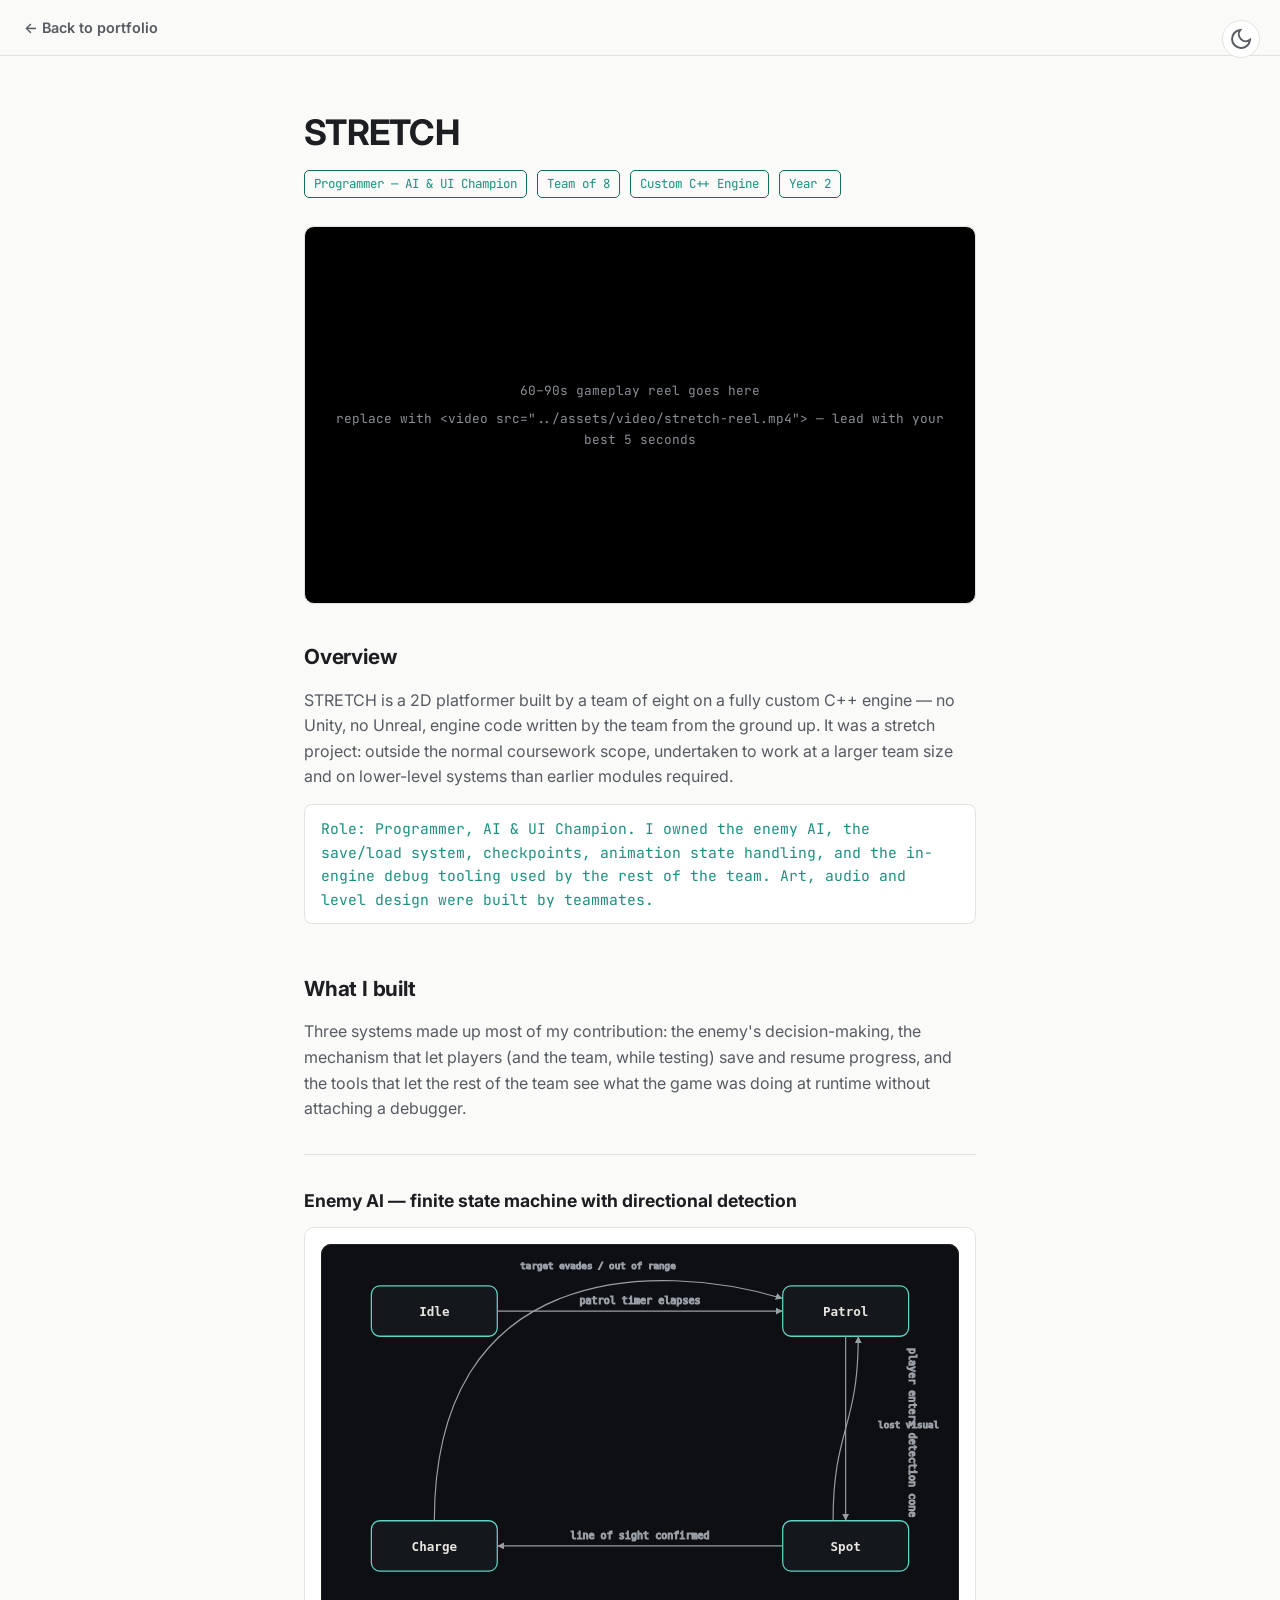
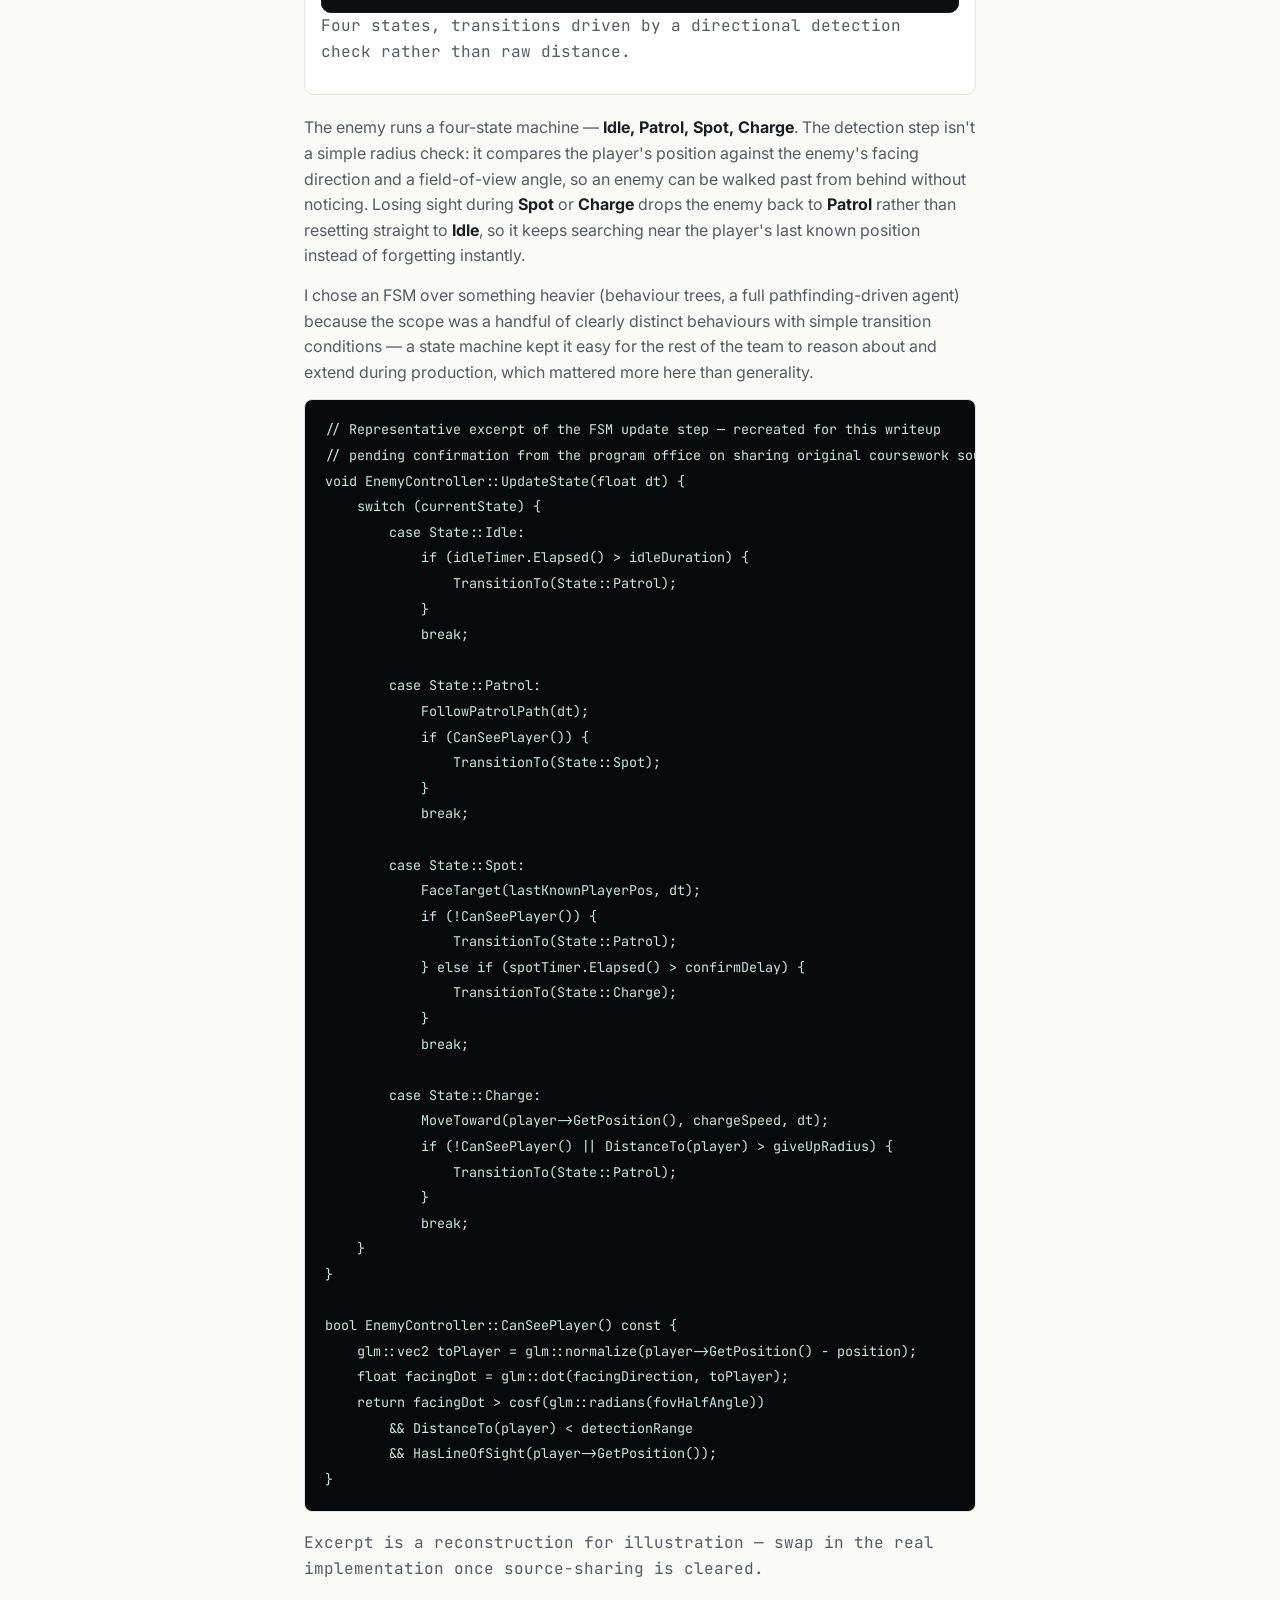
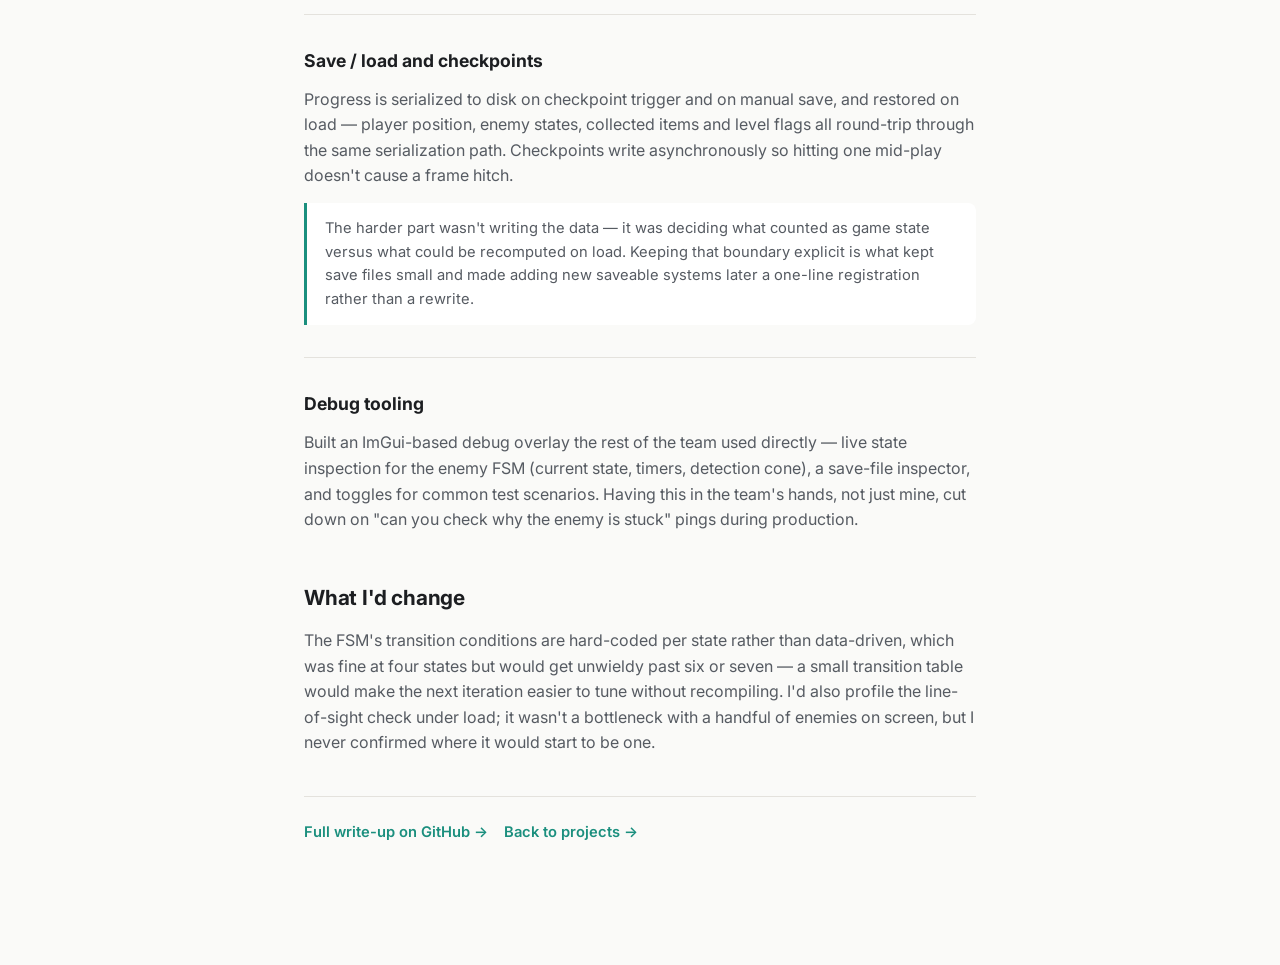
==== projects/stretch.html @ 58718a27 "Initial portfolio site" ====
<!DOCTYPE html>
<html lang="en">
<head>
<meta charset="UTF-8">
<meta name="viewport" content="width=device-width, initial-scale=1.0">
<title>STRETCH — Henrey Hu</title>
<meta name="description" content="STRETCH: a 2D platformer on a custom C++ engine. Enemy AI, save system and debug tooling built by Henrey Hu.">
<link rel="preconnect" href="https://fonts.googleapis.com">
<link rel="preconnect" href="https://fonts.gstatic.com" crossorigin>
<link href="https://fonts.googleapis.com/css2?family=Inter:wght@400;500;600;700&family=JetBrains+Mono:wght@400;500&display=swap" rel="stylesheet">
<link rel="stylesheet" href="../styles.css">
</head>
<body>

<button id="theme-toggle" class="theme-toggle" aria-label="Toggle light and dark theme">
  <svg class="icon-sun" viewBox="0 0 24 24" fill="none" stroke="currentColor" stroke-width="2"><circle cx="12" cy="12" r="4"/><path d="M12 2v2M12 20v2M4.93 4.93l1.41 1.41M17.66 17.66l1.41 1.41M2 12h2M20 12h2M4.93 19.07l1.41-1.41M17.66 6.34l1.41-1.41"/></svg>
  <svg class="icon-moon" viewBox="0 0 24 24" fill="none" stroke="currentColor" stroke-width="2"><path d="M21 12.79A9 9 0 1 1 11.21 3 7 7 0 0 0 21 12.79z"/></svg>
</button>

<header class="page-header">
  <a href="../index.html#work" class="back-link">← Back to portfolio</a>
</header>

<main class="case-study">

  <div class="case-hero">
    <h1>STRETCH</h1>
    <div class="case-meta">
      <span>Programmer — AI &amp; UI Champion</span>
      <span>Team of 8</span>
      <span>Custom C++ Engine</span>
      <span>Year 2</span>
    </div>
  </div>

  <div class="media-frame placeholder">
    <span>60–90s gameplay reel goes here</span>
    <span>replace with &lt;video src="../assets/video/stretch-reel.mp4"&gt; — lead with your best 5 seconds</span>
  </div>

  <h2>Overview</h2>
  <p>
    STRETCH is a 2D platformer built by a team of eight on a fully custom C++ engine — no Unity, no
    Unreal, engine code written by the team from the ground up. It was a stretch project: outside the
    normal coursework scope, undertaken to work at a larger team size and on lower-level systems than
    earlier modules required.
  </p>

  <div class="role-line">
    Role: Programmer, AI &amp; UI Champion. I owned the enemy AI, the save/load system, checkpoints,
    animation state handling, and the in-engine debug tooling used by the rest of the team. Art, audio
    and level design were built by teammates.
  </div>

  <h2>What I built</h2>
  <p>
    Three systems made up most of my contribution: the enemy's decision-making, the mechanism that let
    players (and the team, while testing) save and resume progress, and the tools that let the rest of
    the team see what the game was doing at runtime without attaching a debugger.
  </p>

  <div class="deep-dive">
    <h3>Enemy AI — finite state machine with directional detection</h3>
    <div class="diagram-frame">
      <img src="../assets/img/fsm-diagram.svg" alt="Enemy AI state diagram: Idle to Patrol on a timer, Patrol to Spot when the player enters the detection cone, Spot to Charge once line of sight is confirmed, with back-edges from Spot and Charge to Patrol">
      <p class="diagram-caption">Four states, transitions driven by a directional detection check rather than raw distance.</p>
    </div>
    <p>
      The enemy runs a four-state machine — <strong>Idle, Patrol, Spot, Charge</strong>. The detection
      step isn't a simple radius check: it compares the player's position against the enemy's facing
      direction and a field-of-view angle, so an enemy can be walked past from behind without noticing.
      Losing sight during <strong>Spot</strong> or <strong>Charge</strong> drops the enemy back to
      <strong>Patrol</strong> rather than resetting straight to <strong>Idle</strong>, so it keeps
      searching near the player's last known position instead of forgetting instantly.
    </p>
    <p>
      I chose an FSM over something heavier (behaviour trees, a full pathfinding-driven agent) because
      the scope was a handful of clearly distinct behaviours with simple transition conditions — a
      state machine kept it easy for the rest of the team to reason about and extend during production,
      which mattered more here than generality.
    </p>
    <div class="code-block">
      <pre><code>// Representative excerpt of the FSM update step — recreated for this writeup
// pending confirmation from the program office on sharing original coursework source.
void EnemyController::UpdateState(float dt) {
    switch (currentState) {
        case State::Idle:
            if (idleTimer.Elapsed() > idleDuration) {
                TransitionTo(State::Patrol);
            }
            break;

        case State::Patrol:
            FollowPatrolPath(dt);
            if (CanSeePlayer()) {
                TransitionTo(State::Spot);
            }
            break;

        case State::Spot:
            FaceTarget(lastKnownPlayerPos, dt);
            if (!CanSeePlayer()) {
                TransitionTo(State::Patrol);
            } else if (spotTimer.Elapsed() > confirmDelay) {
                TransitionTo(State::Charge);
            }
            break;

        case State::Charge:
            MoveToward(player-&gt;GetPosition(), chargeSpeed, dt);
            if (!CanSeePlayer() || DistanceTo(player) &gt; giveUpRadius) {
                TransitionTo(State::Patrol);
            }
            break;
    }
}

bool EnemyController::CanSeePlayer() const {
    glm::vec2 toPlayer = glm::normalize(player-&gt;GetPosition() - position);
    float facingDot = glm::dot(facingDirection, toPlayer);
    return facingDot &gt; cosf(glm::radians(fovHalfAngle))
        && DistanceTo(player) &lt; detectionRange
        && HasLineOfSight(player-&gt;GetPosition());
}</code></pre>
    </div>
    <p class="code-note">Excerpt is a reconstruction for illustration — swap in the real implementation once source-sharing is cleared.</p>
  </div>

  <div class="deep-dive">
    <h3>Save / load and checkpoints</h3>
    <p>
      Progress is serialized to disk on checkpoint trigger and on manual save, and restored on load —
      player position, enemy states, collected items and level flags all round-trip through the same
      serialization path. Checkpoints write asynchronously so hitting one mid-play doesn't cause a
      frame hitch.
    </p>
    <div class="callout">
      <p>
        The harder part wasn't writing the data — it was deciding what counted as game state versus
        what could be recomputed on load. Keeping that boundary explicit is what kept save files small
        and made adding new saveable systems later a one-line registration rather than a rewrite.
      </p>
    </div>
  </div>

  <div class="deep-dive">
    <h3>Debug tooling</h3>
    <p>
      Built an ImGui-based debug overlay the rest of the team used directly — live state inspection for
      the enemy FSM (current state, timers, detection cone), a save-file inspector, and toggles for
      common test scenarios. Having this in the team's hands, not just mine, cut down on "can you check
      why the enemy is stuck" pings during production.
    </p>
  </div>

  <h2>What I'd change</h2>
  <p>
    The FSM's transition conditions are hard-coded per state rather than data-driven, which was fine at
    four states but would get unwieldy past six or seven — a small transition table would make the next
    iteration easier to tune without recompiling. I'd also profile the line-of-sight check under load;
    it wasn't a bottleneck with a handful of enemies on screen, but I never confirmed where it would
    start to be one.
  </p>

  <div class="case-links">
    <a href="https://github.com/HenreyHu/stretch-writeup" target="_blank" rel="noopener">Full write-up on GitHub →</a>
    <a href="../index.html#work">Back to projects →</a>
  </div>

</main>

<script src="../script.js"></script>
</body>
</html>
---- styles.css ----
/* ==========================================================================
   Tokens
   ========================================================================== */
:root {
  --bg: #0d0f12;
  --bg-raised: #14171b;
  --border: #23272d;
  --text: #e8e6e1;
  --text-dim: #9a9fa6;
  --text-faint: #676c73;
  --accent: #5fd4c4;
  --accent-dim: #3a8f83;
  --font-sans: 'Inter', -apple-system, BlinkMacSystemFont, 'Segoe UI', sans-serif;
  --font-mono: 'JetBrains Mono', ui-monospace, monospace;
  --sidebar-w: 300px;
  --max-w: 720px;
  --radius: 10px;
}

:root[data-theme="light"] {
  --bg: #fafaf8;
  --bg-raised: #ffffff;
  --border: #e4e2dd;
  --text: #1c1e21;
  --text-dim: #565b62;
  --text-faint: #8a8f96;
  --accent: #1b8f7e;
  --accent-dim: #146b5e;
}

* { box-sizing: border-box; }
html { scroll-behavior: smooth; }

body {
  margin: 0;
  background: var(--bg);
  color: var(--text);
  font-family: var(--font-sans);
  font-size: 16px;
  line-height: 1.6;
  -webkit-font-smoothing: antialiased;
}

a { color: inherit; text-decoration: none; }

.skip-link {
  position: absolute;
  left: -999px;
  top: 0;
  background: var(--accent);
  color: #041412;
  padding: 10px 16px;
  z-index: 100;
}
.skip-link:focus { left: 16px; top: 16px; }

/* ==========================================================================
   Layout
   ========================================================================== */
.layout {
  display: flex;
  max-width: 1200px;
  margin: 0 auto;
}

.sidebar {
  width: var(--sidebar-w);
  flex-shrink: 0;
  position: sticky;
  top: 0;
  height: 100vh;
  padding: 56px 32px;
  display: flex;
}

.sidebar-inner {
  display: flex;
  flex-direction: column;
  gap: 40px;
  width: 100%;
}

.identity .name {
  font-size: 1.6rem;
  font-weight: 700;
  margin: 0 0 6px;
  letter-spacing: -0.02em;
}

.identity .tagline {
  margin: 0;
  color: var(--text-dim);
  font-size: 0.98rem;
  line-height: 1.45;
}

.sidenav ul {
  list-style: none;
  margin: 0;
  padding: 0;
  display: flex;
  flex-direction: column;
  gap: 4px;
}

.nav-link {
  display: inline-block;
  padding: 6px 0;
  font-size: 0.92rem;
  font-weight: 500;
  color: var(--text-faint);
  border-left: 2px solid transparent;
  padding-left: 12px;
  margin-left: -13px;
  transition: color .15s ease, border-color .15s ease;
}
.nav-link:hover { color: var(--text); }
.nav-link.active { color: var(--accent); border-left-color: var(--accent); }

.sidebar-links {
  display: flex;
  flex-direction: column;
  gap: 12px;
  margin-top: auto;
}

.side-link {
  display: flex;
  align-items: center;
  gap: 10px;
  font-size: 0.9rem;
  color: var(--text-dim);
  transition: color .15s ease;
}
.side-link:hover { color: var(--accent); }
.side-link svg { flex-shrink: 0; }

.resume-btn {
  display: flex;
  align-items: center;
  justify-content: center;
  gap: 8px;
  border: 1px solid var(--accent-dim);
  color: var(--accent);
  border-radius: var(--radius);
  padding: 11px 16px;
  font-size: 0.9rem;
  font-weight: 600;
  transition: background .15s ease, color .15s ease;
}
.resume-btn:hover { background: var(--accent); color: #041412; }

/* ==========================================================================
   Main content
   ========================================================================== */
.content {
  flex: 1;
  min-width: 0;
  padding: 56px 40px 120px;
}

.section {
  max-width: var(--max-w);
  padding-top: 40px;
  scroll-margin-top: 40px;
}

.section:first-child { padding-top: 0; }

.eyebrow {
  font-family: var(--font-mono);
  font-size: 0.78rem;
  letter-spacing: 0.08em;
  text-transform: uppercase;
  color: var(--accent);
  margin: 0 0 10px;
}

.section-title {
  font-size: 1.6rem;
  font-weight: 700;
  letter-spacing: -0.01em;
  margin: 0 0 18px;
}

.hero-section .section-title { font-size: 2rem; }

.lede, .section-note {
  color: var(--text-dim);
  font-size: 1.02rem;
  margin: 0 0 8px;
  max-width: 60ch;
}

/* ==========================================================================
   Project cards
   ========================================================================== */
.project-list {
  display: flex;
  flex-direction: column;
  gap: 28px;
  margin-top: 32px;
}

.project-card {
  display: grid;
  grid-template-columns: 260px 1fr;
  gap: 24px;
  background: var(--bg-raised);
  border: 1px solid var(--border);
  border-radius: var(--radius);
  padding: 20px;
  transition: border-color .15s ease, transform .15s ease;
}
.project-card:hover {
  border-color: var(--accent-dim);
  transform: translateY(-2px);
}

.project-media {
  position: relative;
  display: block;
  border-radius: 8px;
  overflow: hidden;
  background: #000;
  aspect-ratio: 16 / 10;
}
.project-media img { width: 100%; height: 100%; object-fit: cover; display: block; }
.media-tag {
  position: absolute;
  bottom: 8px;
  right: 8px;
  font-family: var(--font-mono);
  font-size: 0.68rem;
  background: rgba(0,0,0,0.65);
  color: #fff;
  padding: 2px 7px;
  border-radius: 4px;
  letter-spacing: 0.04em;
}

.project-body { display: flex; flex-direction: column; }

.project-title { font-size: 1.2rem; margin: 0 0 4px; }
.project-title a:hover { color: var(--accent); }

.project-summary { margin: 0 0 8px; color: var(--text-dim); font-size: 0.95rem; }

.project-role {
  font-family: var(--font-mono);
  font-size: 0.82rem;
  font-weight: 500;
  color: var(--accent);
  margin: 0 0 10px;
}

.project-desc { margin: 0 0 14px; font-size: 0.94rem; color: var(--text-dim); }

.tags {
  list-style: none;
  display: flex;
  flex-wrap: wrap;
  gap: 8px;
  padding: 0;
  margin: 0 0 14px;
}
.tags li {
  font-family: var(--font-mono);
  font-size: 0.74rem;
  color: var(--text-dim);
  border: 1px solid var(--border);
  border-radius: 5px;
  padding: 3px 8px;
}

.project-links { margin-top: auto; display: flex; gap: 20px; }
.project-links a { color: var(--accent); font-weight: 600; font-size: 0.9rem; }
.project-links a:hover { text-decoration: underline; }

/* ==========================================================================
   Stub cards (Systems / Data sections)
   ========================================================================== */
.stub-list {
  display: grid;
  grid-template-columns: 1fr 1fr;
  gap: 16px;
  margin-top: 28px;
}

.stub-card {
  border: 1px dashed var(--border);
  border-radius: var(--radius);
  padding: 20px;
  background: transparent;
}

.stub-status {
  display: inline-block;
  font-family: var(--font-mono);
  font-size: 0.7rem;
  text-transform: uppercase;
  letter-spacing: 0.06em;
  color: var(--text-faint);
  border: 1px solid var(--border);
  border-radius: 4px;
  padding: 2px 7px;
  margin-bottom: 10px;
}

.stub-card h3 { margin: 0 0 6px; font-size: 1rem; }
.stub-card p { margin: 0; color: var(--text-faint); font-size: 0.88rem; }

/* ==========================================================================
   Timeline
   ========================================================================== */
.timeline {
  list-style: none;
  margin: 28px 0 0;
  padding: 0;
  border-left: 1px solid var(--border);
}

.timeline-item {
  position: relative;
  padding: 0 0 28px 24px;
}
.timeline-item::before {
  content: '';
  position: absolute;
  left: -4.5px;
  top: 5px;
  width: 8px;
  height: 8px;
  border-radius: 50%;
  background: var(--accent);
}

.timeline-date {
  font-family: var(--font-mono);
  font-size: 0.78rem;
  color: var(--text-faint);
  display: block;
  margin-bottom: 4px;
}

.timeline-body h3 { margin: 0 0 4px; font-size: 1rem; }
.timeline-body p { margin: 0; color: var(--text-dim); font-size: 0.9rem; }

/* ==========================================================================
   Footer
   ========================================================================== */
.footer {
  margin-top: 60px;
  padding-top: 24px;
  border-top: 1px solid var(--border);
  color: var(--text-faint);
  font-size: 0.85rem;
}

/* ==========================================================================
   Theme + nav toggles
   ========================================================================== */
.theme-toggle {
  position: fixed;
  top: 20px;
  right: 20px;
  z-index: 50;
  width: 38px;
  height: 38px;
  border-radius: 50%;
  border: 1px solid var(--border);
  background: var(--bg-raised);
  color: var(--text-dim);
  display: flex;
  align-items: center;
  justify-content: center;
  cursor: pointer;
}
.theme-toggle .icon-moon { display: none; }
:root[data-theme="light"] .theme-toggle .icon-sun { display: none; }
:root[data-theme="light"] .theme-toggle .icon-moon { display: block; }

.nav-toggle {
  display: none;
  position: fixed;
  top: 20px;
  left: 20px;
  z-index: 50;
  width: 38px;
  height: 38px;
  border-radius: 8px;
  border: 1px solid var(--border);
  background: var(--bg-raised);
  flex-direction: column;
  align-items: center;
  justify-content: center;
  gap: 4px;
  cursor: pointer;
}
.nav-toggle span {
  width: 16px;
  height: 2px;
  background: var(--text);
}

/* ==========================================================================
   Project case-study pages
   ========================================================================== */
.page-header {
  position: sticky;
  top: 0;
  z-index: 30;
  display: flex;
  align-items: center;
  justify-content: space-between;
  padding: 16px 24px;
  background: rgba(13,15,18,0.9);
  backdrop-filter: blur(6px);
  border-bottom: 1px solid var(--border);
}
:root[data-theme="light"] .page-header { background: rgba(250,250,248,0.9); }

.back-link {
  font-size: 0.9rem;
  font-weight: 600;
  color: var(--text-dim);
  display: flex;
  align-items: center;
  gap: 6px;
}
.back-link:hover { color: var(--accent); }

.case-study {
  max-width: var(--max-w);
  margin: 0 auto;
  padding: 48px 24px 120px;
}

.case-hero h1 {
  font-size: 2.2rem;
  margin: 0 0 10px;
  letter-spacing: -0.02em;
}

.case-meta {
  display: flex;
  flex-wrap: wrap;
  gap: 10px;
  margin-bottom: 28px;
}
.case-meta span {
  font-family: var(--font-mono);
  font-size: 0.78rem;
  color: var(--accent);
  border: 1px solid var(--accent-dim);
  border-radius: 5px;
  padding: 3px 9px;
}

.media-frame {
  width: 100%;
  aspect-ratio: 16 / 9;
  background: #000;
  border: 1px solid var(--border);
  border-radius: var(--radius);
  overflow: hidden;
  margin-bottom: 36px;
  display: flex;
  align-items: center;
  justify-content: center;
}
.media-frame img, .media-frame video { width: 100%; height: 100%; object-fit: cover; }
.media-frame.placeholder {
  flex-direction: column;
  gap: 8px;
  color: var(--text-faint);
  font-family: var(--font-mono);
  font-size: 0.8rem;
  text-align: center;
  padding: 20px;
}

.case-study h2 {
  font-size: 1.3rem;
  margin: 48px 0 14px;
  letter-spacing: -0.01em;
}
.case-study h2:first-of-type { margin-top: 8px; }

.case-study p { color: var(--text-dim); font-size: 1rem; margin: 0 0 14px; }
.case-study p strong { color: var(--text); }

.role-line {
  font-family: var(--font-mono);
  font-size: 0.92rem;
  color: var(--accent);
  background: var(--bg-raised);
  border: 1px solid var(--border);
  border-radius: 8px;
  padding: 12px 16px;
  margin: 0 0 28px;
}

.deep-dive {
  border-top: 1px solid var(--border);
  padding-top: 32px;
  margin-top: 32px;
}
.deep-dive h3 { font-size: 1.1rem; margin: 0 0 12px; }

.diagram-frame {
  background: var(--bg-raised);
  border: 1px solid var(--border);
  border-radius: var(--radius);
  padding: 16px;
  margin-bottom: 20px;
}
.diagram-frame img { width: 100%; height: auto; display: block; }
.diagram-caption {
  font-family: var(--font-mono);
  font-size: 0.78rem;
  color: var(--text-faint);
  margin-top: 10px;
}

.code-block {
  background: #08090b;
  border: 1px solid var(--border);
  border-radius: 8px;
  padding: 18px 20px;
  overflow-x: auto;
  margin: 0 0 18px;
}
.code-block pre { margin: 0; }
.code-block code {
  font-family: var(--font-mono);
  font-size: 0.84rem;
  line-height: 1.55;
  color: #c9e8e2;
  white-space: pre;
}
.code-note {
  font-family: var(--font-mono);
  font-size: 0.76rem;
  color: var(--text-faint);
  margin: -8px 0 20px;
}

.callout {
  border-left: 3px solid var(--accent);
  background: var(--bg-raised);
  border-radius: 0 8px 8px 0;
  padding: 14px 18px;
  margin: 0 0 20px;
}
.callout p { margin: 0; color: var(--text-dim); font-size: 0.92rem; }

.case-links {
  display: flex;
  gap: 16px;
  margin-top: 40px;
  padding-top: 24px;
  border-top: 1px solid var(--border);
}
.case-links a {
  font-weight: 600;
  font-size: 0.92rem;
  color: var(--accent);
}
.case-links a:hover { text-decoration: underline; }

/* ==========================================================================
   Responsive
   ========================================================================== */
@media (max-width: 860px) {
  .layout { flex-direction: column; }

  .nav-toggle { display: flex; }

  .sidebar {
    position: fixed;
    inset: 0 30% 0 0;
    height: 100vh;
    width: auto;
    background: var(--bg);
    border-right: 1px solid var(--border);
    transform: translateX(-100%);
    transition: transform .2s ease;
    z-index: 40;
    padding: 90px 28px 32px;
  }
  .sidebar.open { transform: translateX(0); }

  .content { padding: 90px 20px 80px; }

  .project-card { grid-template-columns: 1fr; }
  .stub-list { grid-template-columns: 1fr; }
}

@media (max-width: 480px) {
  .sidebar { inset: 0; border-right: none; }
}
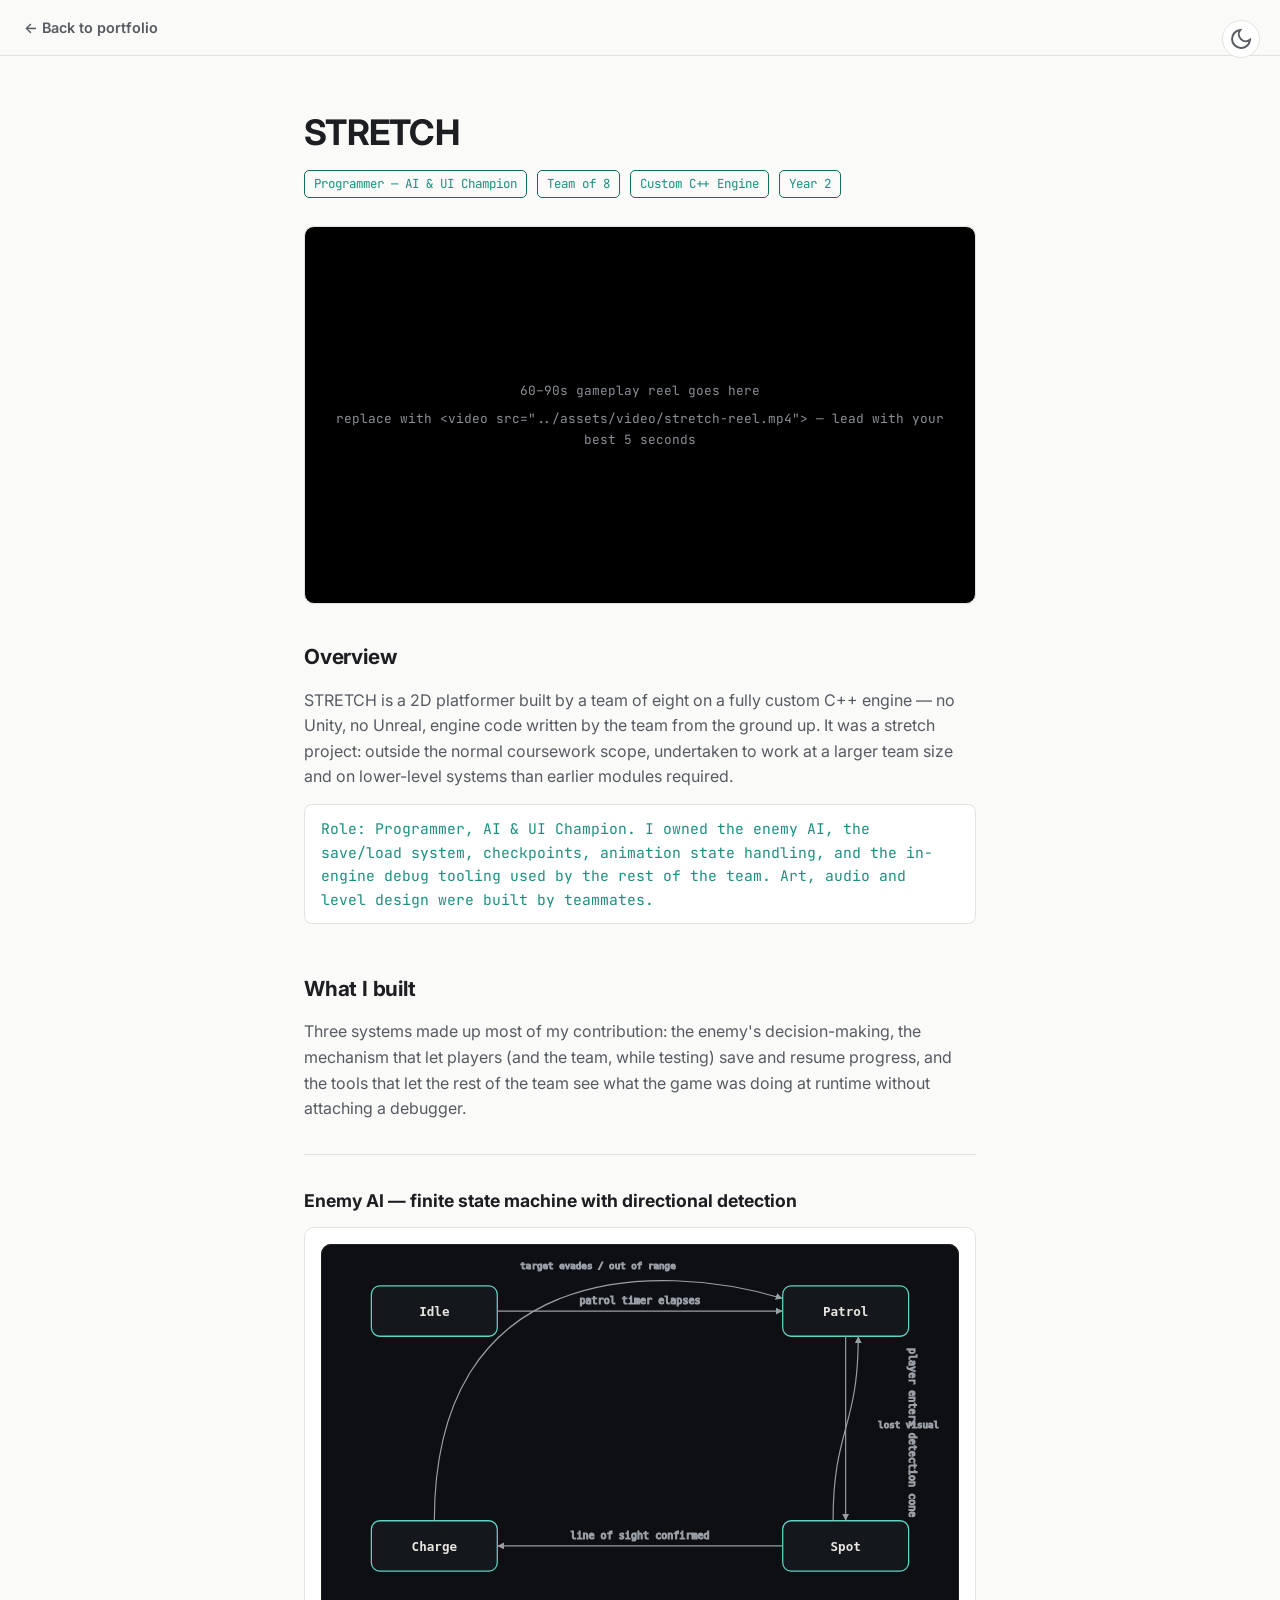
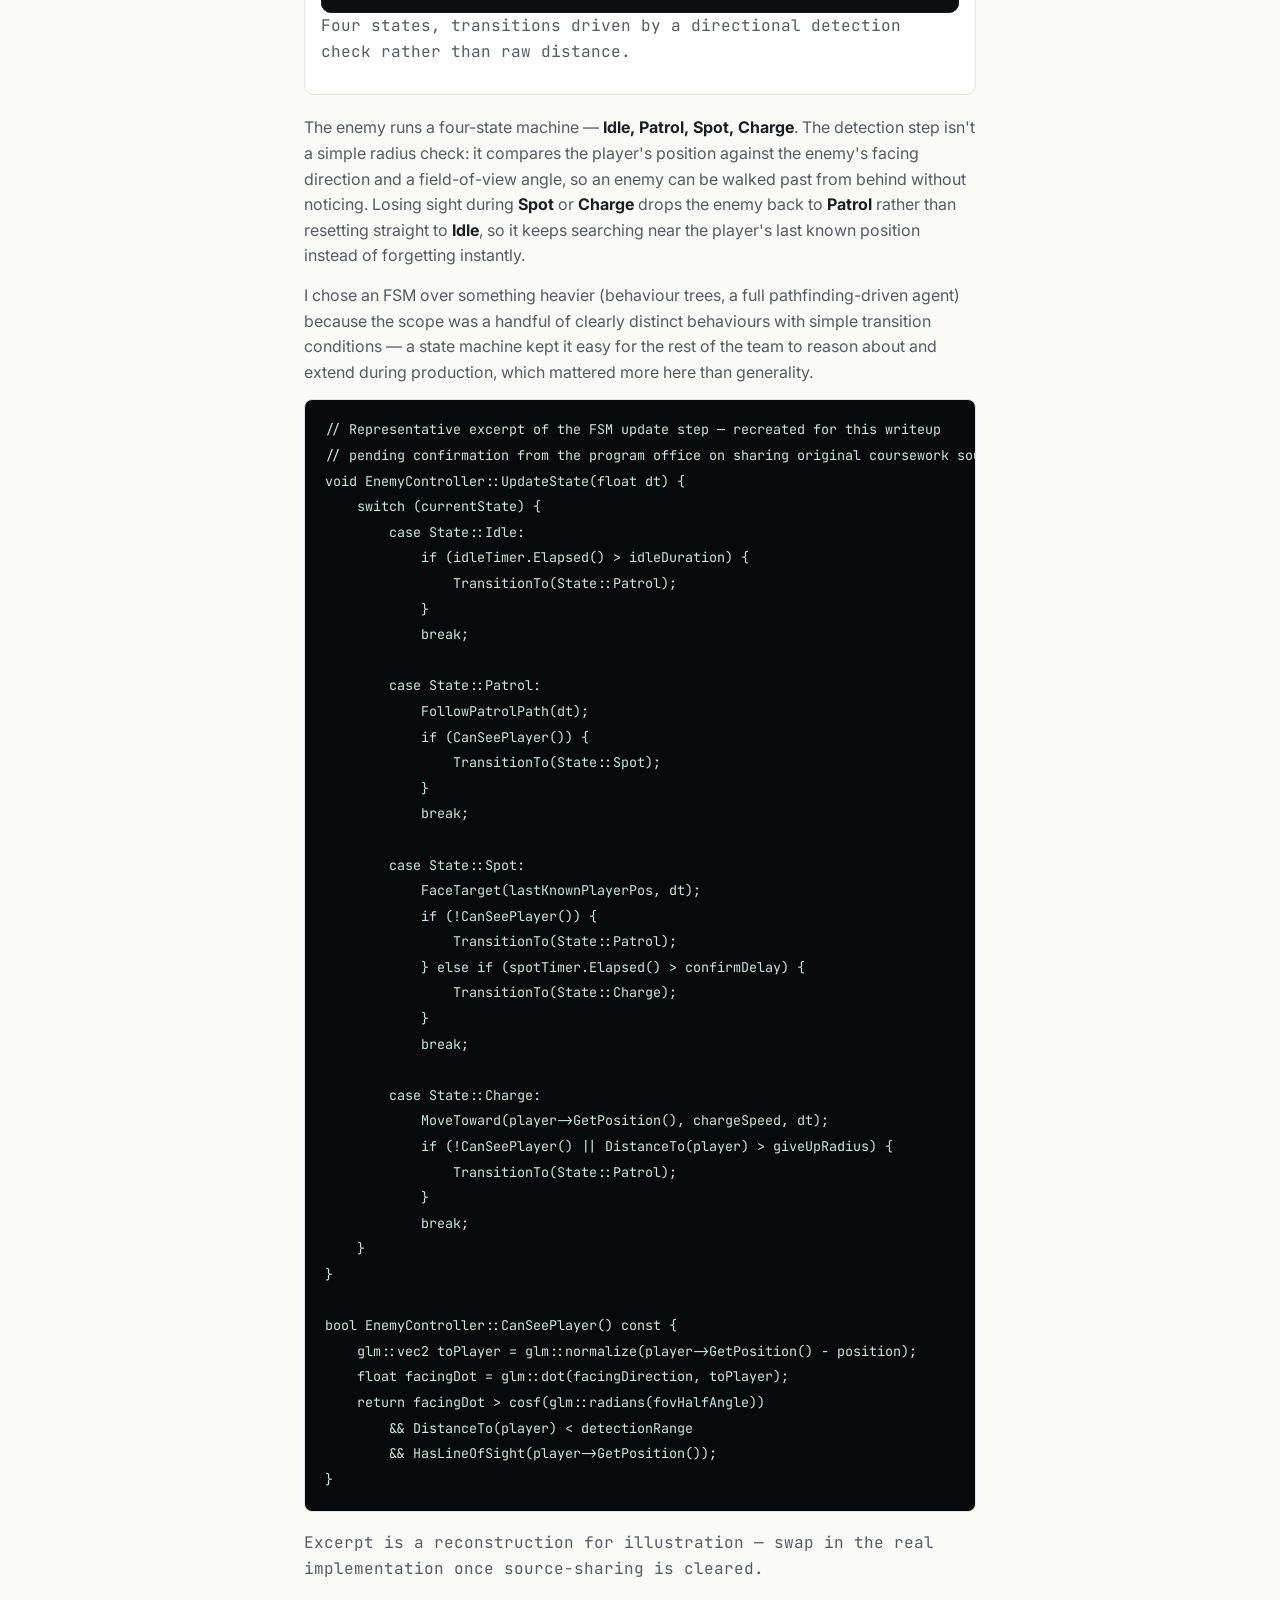
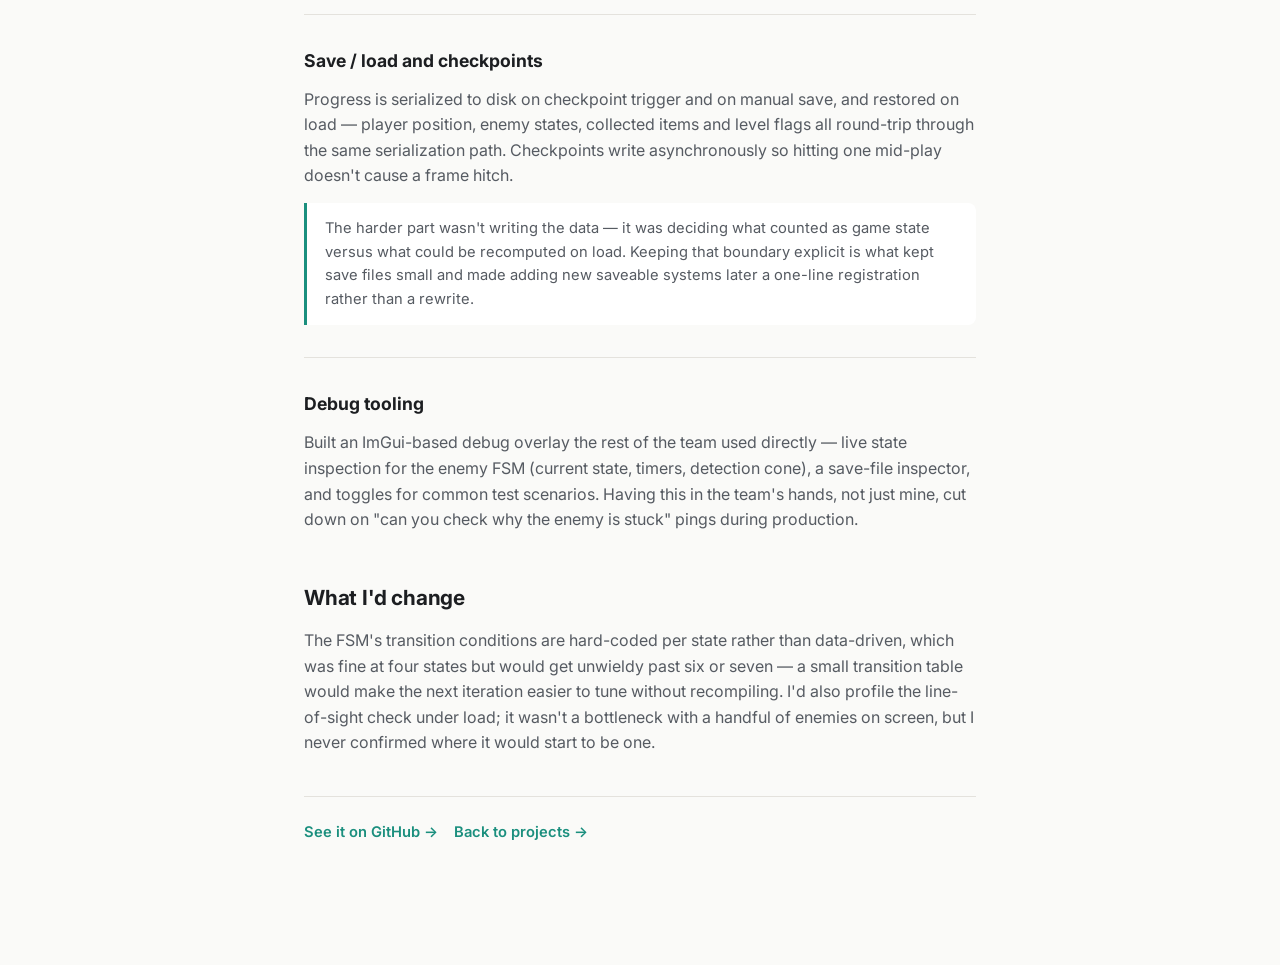
==== commit 039d1e1c: "Point project links at Portfolio index repo" ====
--- a/projects/stretch.html
+++ b/projects/stretch.html
@@ -163,7 +163,7 @@
   </p>
 
   <div class="case-links">
-    <a href="https://github.com/HenreyHu/stretch-writeup" target="_blank" rel="noopener">Full write-up on GitHub →</a>
+    <a href="https://github.com/HenreyHu/Portfolio#-game-development" target="_blank" rel="noopener">See it on GitHub →</a>
     <a href="../index.html#work">Back to projects →</a>
   </div>
 
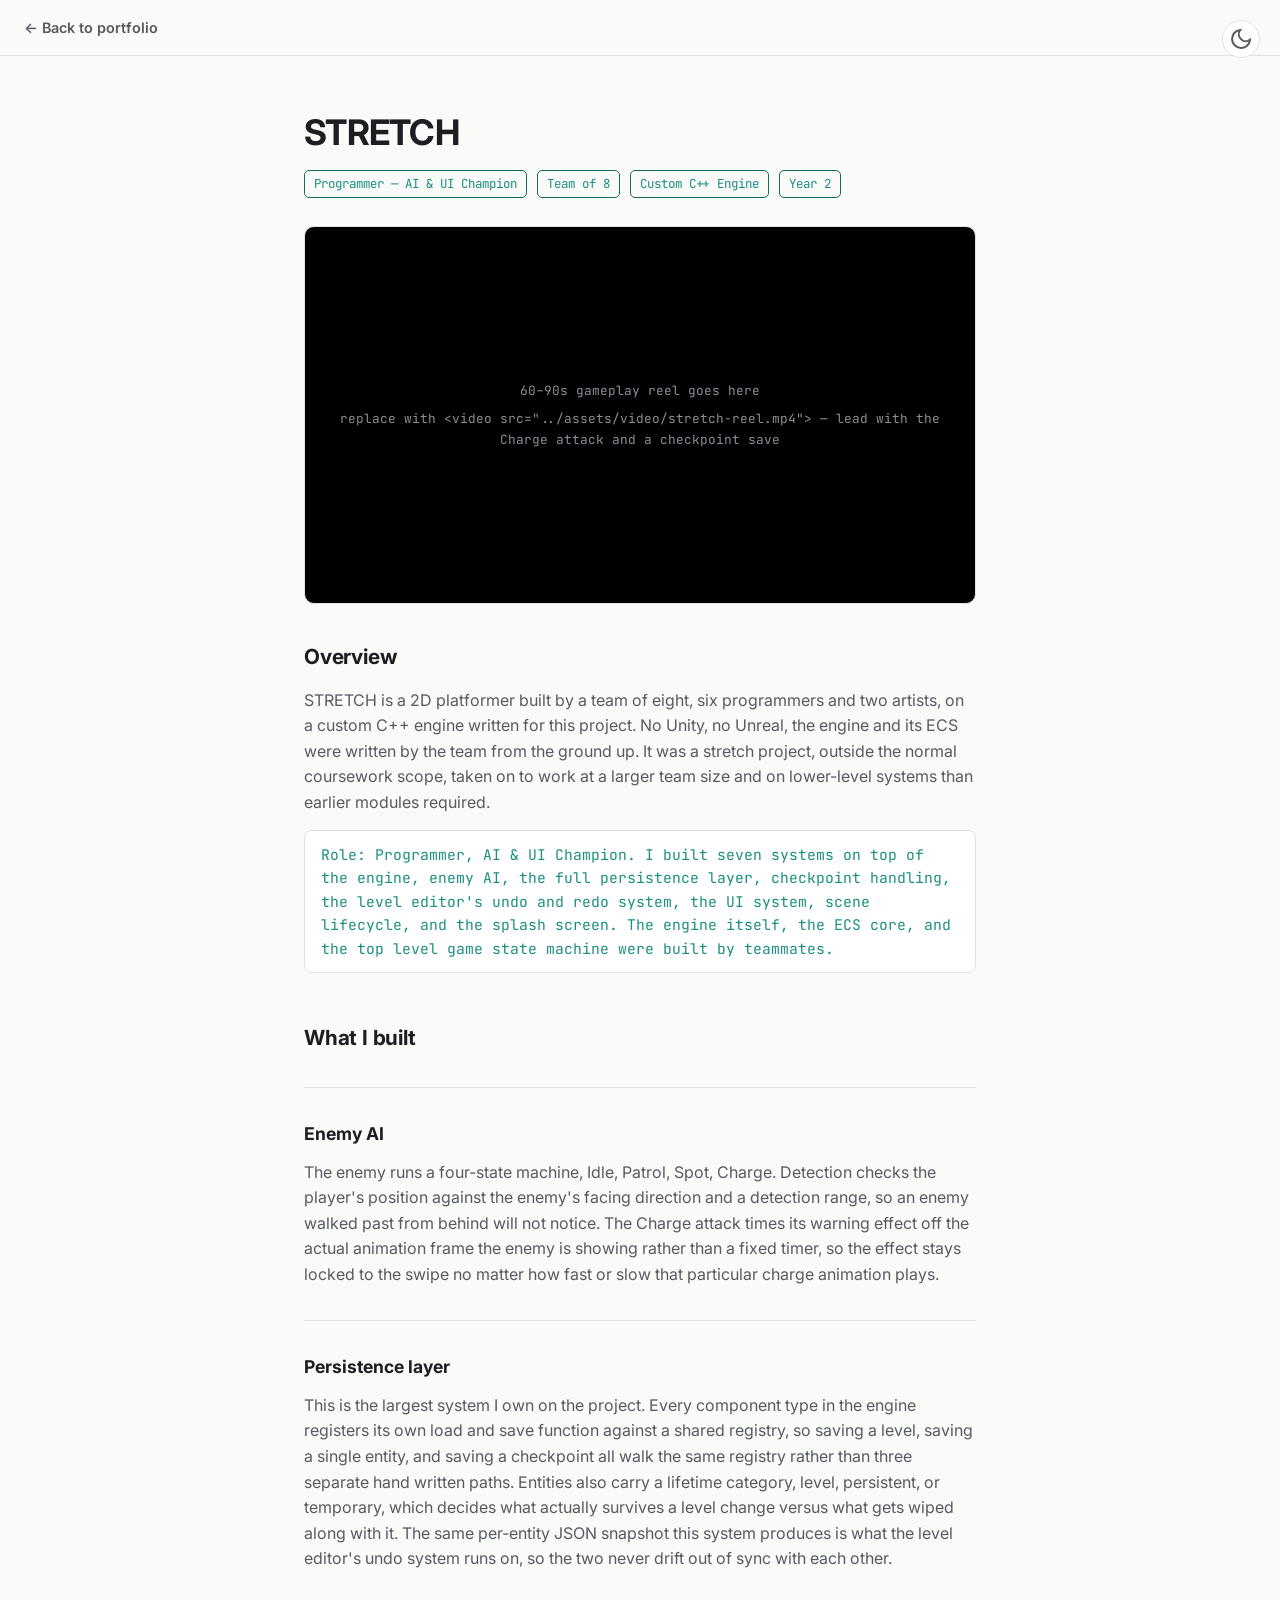
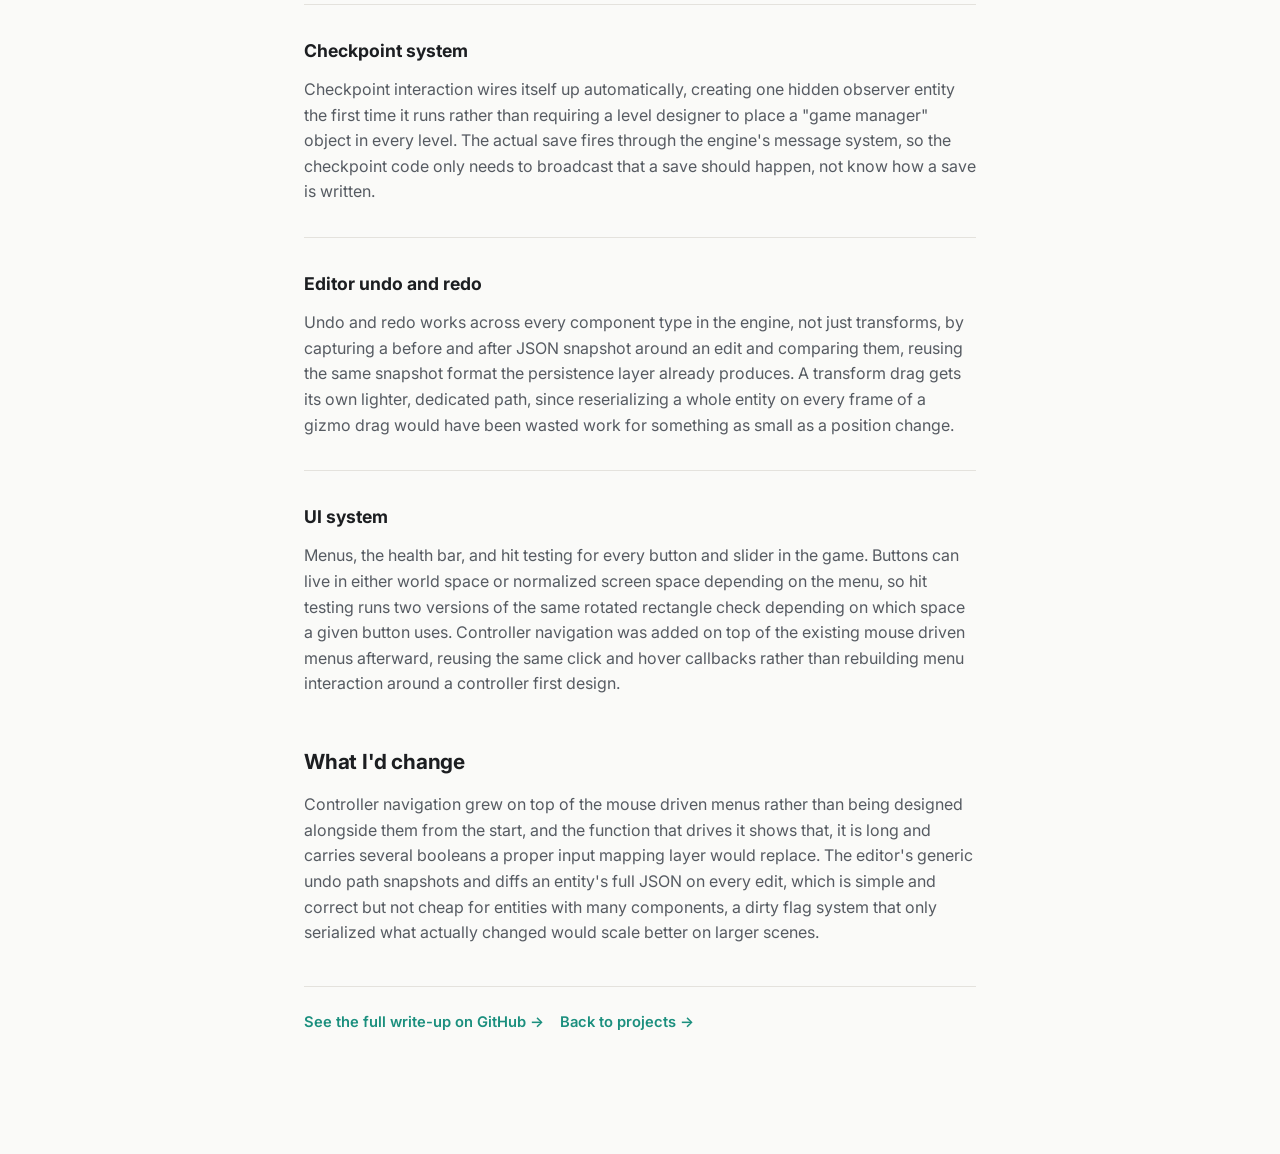
==== commit d51f8758: "Rewrite case studies to match finished write-ups STRETCH and WAVES case study pages rewritten from s" ====
--- a/projects/stretch.html
+++ b/projects/stretch.html
@@ -4,7 +4,7 @@
 <meta charset="UTF-8">
 <meta name="viewport" content="width=device-width, initial-scale=1.0">
 <title>STRETCH — Henrey Hu</title>
-<meta name="description" content="STRETCH: a 2D platformer on a custom C++ engine. Enemy AI, save system and debug tooling built by Henrey Hu.">
+<meta name="description" content="STRETCH: a 2D platformer on a custom C++ engine. Enemy AI, the save and checkpoint system, editor undo/redo, and the UI system, built by Henrey Hu.">
 <link rel="preconnect" href="https://fonts.googleapis.com">
 <link rel="preconnect" href="https://fonts.gstatic.com" crossorigin>
 <link href="https://fonts.googleapis.com/css2?family=Inter:wght@400;500;600;700&family=JetBrains+Mono:wght@400;500&display=swap" rel="stylesheet">
@@ -35,135 +35,95 @@
 
   <div class="media-frame placeholder">
     <span>60–90s gameplay reel goes here</span>
-    <span>replace with &lt;video src="../assets/video/stretch-reel.mp4"&gt; — lead with your best 5 seconds</span>
+    <span>replace with &lt;video src="../assets/video/stretch-reel.mp4"&gt; — lead with the Charge attack and a checkpoint save</span>
   </div>
 
   <h2>Overview</h2>
   <p>
-    STRETCH is a 2D platformer built by a team of eight on a fully custom C++ engine — no Unity, no
-    Unreal, engine code written by the team from the ground up. It was a stretch project: outside the
-    normal coursework scope, undertaken to work at a larger team size and on lower-level systems than
-    earlier modules required.
+    STRETCH is a 2D platformer built by a team of eight, six programmers and two artists, on a custom
+    C++ engine written for this project. No Unity, no Unreal, the engine and its ECS were written by
+    the team from the ground up. It was a stretch project, outside the normal coursework scope, taken
+    on to work at a larger team size and on lower-level systems than earlier modules required.
   </p>
 
   <div class="role-line">
-    Role: Programmer, AI &amp; UI Champion. I owned the enemy AI, the save/load system, checkpoints,
-    animation state handling, and the in-engine debug tooling used by the rest of the team. Art, audio
-    and level design were built by teammates.
+    Role: Programmer, AI &amp; UI Champion. I built seven systems on top of the engine, enemy AI, the
+    full persistence layer, checkpoint handling, the level editor's undo and redo system, the UI
+    system, scene lifecycle, and the splash screen. The engine itself, the ECS core, and the top level
+    game state machine were built by teammates.
   </div>
 
   <h2>What I built</h2>
-  <p>
-    Three systems made up most of my contribution: the enemy's decision-making, the mechanism that let
-    players (and the team, while testing) save and resume progress, and the tools that let the rest of
-    the team see what the game was doing at runtime without attaching a debugger.
-  </p>
 
   <div class="deep-dive">
-    <h3>Enemy AI — finite state machine with directional detection</h3>
-    <div class="diagram-frame">
-      <img src="../assets/img/fsm-diagram.svg" alt="Enemy AI state diagram: Idle to Patrol on a timer, Patrol to Spot when the player enters the detection cone, Spot to Charge once line of sight is confirmed, with back-edges from Spot and Charge to Patrol">
-      <p class="diagram-caption">Four states, transitions driven by a directional detection check rather than raw distance.</p>
-    </div>
+    <h3>Enemy AI</h3>
     <p>
-      The enemy runs a four-state machine — <strong>Idle, Patrol, Spot, Charge</strong>. The detection
-      step isn't a simple radius check: it compares the player's position against the enemy's facing
-      direction and a field-of-view angle, so an enemy can be walked past from behind without noticing.
-      Losing sight during <strong>Spot</strong> or <strong>Charge</strong> drops the enemy back to
-      <strong>Patrol</strong> rather than resetting straight to <strong>Idle</strong>, so it keeps
-      searching near the player's last known position instead of forgetting instantly.
+      The enemy runs a four-state machine, Idle, Patrol, Spot, Charge. Detection checks the player's
+      position against the enemy's facing direction and a detection range, so an enemy walked past
+      from behind will not notice. The Charge attack times its warning effect off the actual animation
+      frame the enemy is showing rather than a fixed timer, so the effect stays locked to the swipe no
+      matter how fast or slow that particular charge animation plays.
     </p>
-    <p>
-      I chose an FSM over something heavier (behaviour trees, a full pathfinding-driven agent) because
-      the scope was a handful of clearly distinct behaviours with simple transition conditions — a
-      state machine kept it easy for the rest of the team to reason about and extend during production,
-      which mattered more here than generality.
-    </p>
-    <div class="code-block">
-      <pre><code>// Representative excerpt of the FSM update step — recreated for this writeup
-// pending confirmation from the program office on sharing original coursework source.
-void EnemyController::UpdateState(float dt) {
-    switch (currentState) {
-        case State::Idle:
-            if (idleTimer.Elapsed() > idleDuration) {
-                TransitionTo(State::Patrol);
-            }
-            break;
-
-        case State::Patrol:
-            FollowPatrolPath(dt);
-            if (CanSeePlayer()) {
-                TransitionTo(State::Spot);
-            }
-            break;
-
-        case State::Spot:
-            FaceTarget(lastKnownPlayerPos, dt);
-            if (!CanSeePlayer()) {
-                TransitionTo(State::Patrol);
-            } else if (spotTimer.Elapsed() > confirmDelay) {
-                TransitionTo(State::Charge);
-            }
-            break;
-
-        case State::Charge:
-            MoveToward(player-&gt;GetPosition(), chargeSpeed, dt);
-            if (!CanSeePlayer() || DistanceTo(player) &gt; giveUpRadius) {
-                TransitionTo(State::Patrol);
-            }
-            break;
-    }
-}
-
-bool EnemyController::CanSeePlayer() const {
-    glm::vec2 toPlayer = glm::normalize(player-&gt;GetPosition() - position);
-    float facingDot = glm::dot(facingDirection, toPlayer);
-    return facingDot &gt; cosf(glm::radians(fovHalfAngle))
-        && DistanceTo(player) &lt; detectionRange
-        && HasLineOfSight(player-&gt;GetPosition());
-}</code></pre>
-    </div>
-    <p class="code-note">Excerpt is a reconstruction for illustration — swap in the real implementation once source-sharing is cleared.</p>
   </div>
 
   <div class="deep-dive">
-    <h3>Save / load and checkpoints</h3>
+    <h3>Persistence layer</h3>
     <p>
-      Progress is serialized to disk on checkpoint trigger and on manual save, and restored on load —
-      player position, enemy states, collected items and level flags all round-trip through the same
-      serialization path. Checkpoints write asynchronously so hitting one mid-play doesn't cause a
-      frame hitch.
+      This is the largest system I own on the project. Every component type in the engine registers
+      its own load and save function against a shared registry, so saving a level, saving a single
+      entity, and saving a checkpoint all walk the same registry rather than three separate hand
+      written paths. Entities also carry a lifetime category, level, persistent, or temporary, which
+      decides what actually survives a level change versus what gets wiped along with it. The same
+      per-entity JSON snapshot this system produces is what the level editor's undo system runs on, so
+      the two never drift out of sync with each other.
     </p>
-    <div class="callout">
-      <p>
-        The harder part wasn't writing the data — it was deciding what counted as game state versus
-        what could be recomputed on load. Keeping that boundary explicit is what kept save files small
-        and made adding new saveable systems later a one-line registration rather than a rewrite.
-      </p>
-    </div>
   </div>
 
   <div class="deep-dive">
-    <h3>Debug tooling</h3>
+    <h3>Checkpoint system</h3>
     <p>
-      Built an ImGui-based debug overlay the rest of the team used directly — live state inspection for
-      the enemy FSM (current state, timers, detection cone), a save-file inspector, and toggles for
-      common test scenarios. Having this in the team's hands, not just mine, cut down on "can you check
-      why the enemy is stuck" pings during production.
+      Checkpoint interaction wires itself up automatically, creating one hidden observer entity the
+      first time it runs rather than requiring a level designer to place a "game manager" object in
+      every level. The actual save fires through the engine's message system, so the checkpoint code
+      only needs to broadcast that a save should happen, not know how a save is written.
+    </p>
+  </div>
+
+  <div class="deep-dive">
+    <h3>Editor undo and redo</h3>
+    <p>
+      Undo and redo works across every component type in the engine, not just transforms, by capturing
+      a before and after JSON snapshot around an edit and comparing them, reusing the same snapshot
+      format the persistence layer already produces. A transform drag gets its own lighter, dedicated
+      path, since reserializing a whole entity on every frame of a gizmo drag would have been wasted
+      work for something as small as a position change.
+    </p>
+  </div>
+
+  <div class="deep-dive">
+    <h3>UI system</h3>
+    <p>
+      Menus, the health bar, and hit testing for every button and slider in the game. Buttons can live
+      in either world space or normalized screen space depending on the menu, so hit testing runs two
+      versions of the same rotated rectangle check depending on which space a given button uses.
+      Controller navigation was added on top of the existing mouse driven menus afterward, reusing the
+      same click and hover callbacks rather than rebuilding menu interaction around a controller first
+      design.
     </p>
   </div>
 
   <h2>What I'd change</h2>
   <p>
-    The FSM's transition conditions are hard-coded per state rather than data-driven, which was fine at
-    four states but would get unwieldy past six or seven — a small transition table would make the next
-    iteration easier to tune without recompiling. I'd also profile the line-of-sight check under load;
-    it wasn't a bottleneck with a handful of enemies on screen, but I never confirmed where it would
-    start to be one.
+    Controller navigation grew on top of the mouse driven menus rather than being designed alongside
+    them from the start, and the function that drives it shows that, it is long and carries several
+    booleans a proper input mapping layer would replace. The editor's generic undo path snapshots and
+    diffs an entity's full JSON on every edit, which is simple and correct but not cheap for entities
+    with many components, a dirty flag system that only serialized what actually changed would scale
+    better on larger scenes.
   </p>
 
   <div class="case-links">
-    <a href="https://github.com/HenreyHu/Portfolio#-game-development" target="_blank" rel="noopener">See it on GitHub →</a>
+    <a href="https://github.com/HenreyHu/stretch-writeup" target="_blank" rel="noopener">See the full write-up on GitHub →</a>
     <a href="../index.html#work">Back to projects →</a>
   </div>
 
